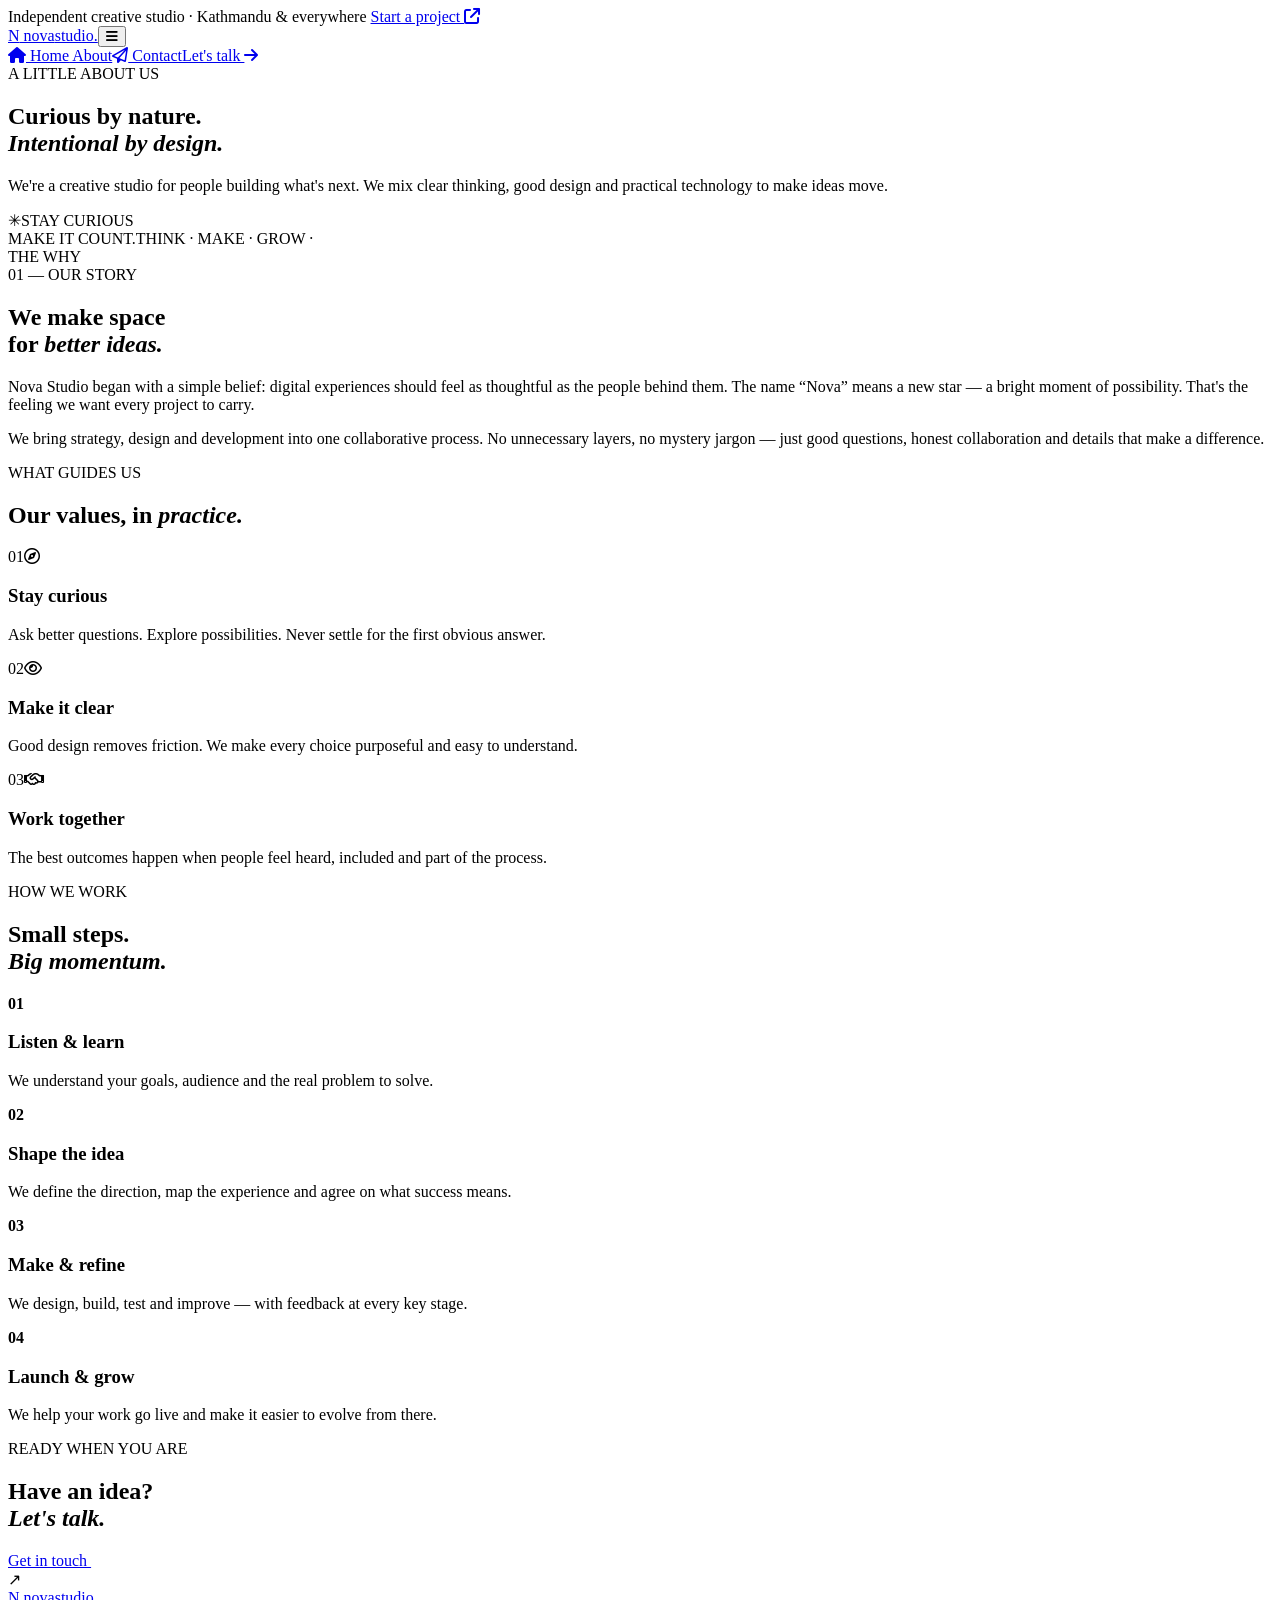
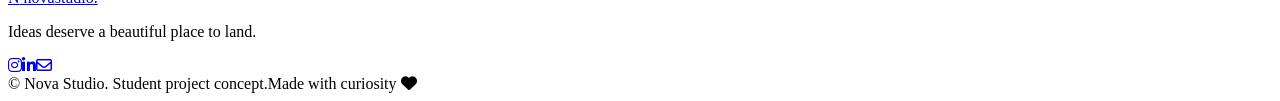
==== about.html @ 97dff8ae "Add files via upload" ====
<!DOCTYPE html>
<html lang="en">
<head>
  <meta charset="UTF-8"><meta name="viewport" content="width=device-width, initial-scale=1.0">
  <meta name="description" content="Meet Nova Studio and discover our thoughtful approach to creative work.">
  <title>About — Nova Studio</title>
  <link rel="preconnect" href="https://fonts.googleapis.com"><link rel="preconnect" href="https://fonts.gstatic.com" crossorigin>
  <link href="https://fonts.googleapis.com/css2?family=DM+Sans:wght@400;500;600;700&family=Manrope:wght@400;500;600;700;800&display=swap" rel="stylesheet">
  <link rel="stylesheet" href="https://cdnjs.cloudflare.com/ajax/libs/font-awesome/6.5.2/css/all.min.css"><link rel="stylesheet" href="css/style.css"><script src="js/main.js" defer></script>
</head>
<body>
  <div class="announcement"><span class="pulse"></span> Independent creative studio · Kathmandu & everywhere <a href="contact.html">Start a project <i class="fa-solid fa-arrow-up-right-from-square"></i></a></div>
  <header class="site-header"><nav class="nav container" aria-label="Main navigation"><a class="brand" href="index.html"><span class="brand-mark">N</span> nova<span class="brand-light">studio.</span></a><button class="menu-toggle" aria-label="Open navigation" aria-expanded="false"><i class="fa-solid fa-bars"></i></button><div class="nav-links"><a href="index.html"><i class="fa-solid fa-house"></i> Home</a><a class="active" href="about.html"><i class="fa-solid fa-sparkles"></i> About</a><a href="contact.html"><i class="fa-regular fa-paper-plane"></i> Contact</a><a class="nav-cta" href="contact.html">Let's talk <i class="fa-solid fa-arrow-right"></i></a></div></nav></header>
  <main>
    <section class="page-hero container"><div class="eyebrow"><span></span> A LITTLE ABOUT US</div><h1>Curious by nature.<br><em>Intentional by design.</em></h1><p>We're a creative studio for people building what's next. We mix clear thinking, good design and practical technology to make ideas move.</p><div class="page-hero-art"><span class="big-asterisk">✳</span><span class="floating-note">STAY CURIOUS<br>MAKE IT COUNT.</span><span class="circle-word">THINK · MAKE · GROW ·</span></div></section>
    <section class="section container about-story"><div class="story-label"><div class="eyebrow"><span></span> THE WHY</div><span>01 — OUR STORY</span></div><div class="story-content"><h2>We make space<br>for <em>better ideas.</em></h2><p>Nova Studio began with a simple belief: digital experiences should feel as thoughtful as the people behind them. The name “Nova” means a new star — a bright moment of possibility. That's the feeling we want every project to carry.</p><p>We bring strategy, design and development into one collaborative process. No unnecessary layers, no mystery jargon — just good questions, honest collaboration and details that make a difference.</p></div></section>
    <section class="values-section"><div class="container"><div class="eyebrow"><span></span> WHAT GUIDES US</div><h2>Our values, in <em>practice.</em></h2><div class="values-grid"><article><span>01</span><i class="fa-regular fa-compass"></i><h3>Stay curious</h3><p>Ask better questions. Explore possibilities. Never settle for the first obvious answer.</p></article><article><span>02</span><i class="fa-regular fa-eye"></i><h3>Make it clear</h3><p>Good design removes friction. We make every choice purposeful and easy to understand.</p></article><article><span>03</span><i class="fa-regular fa-handshake"></i><h3>Work together</h3><p>The best outcomes happen when people feel heard, included and part of the process.</p></article></div></div></section>
    <section class="process-section container"><div><div class="eyebrow"><span></span> HOW WE WORK</div><h2>Small steps.<br><em>Big momentum.</em></h2></div><div class="process-list"><div><b>01</b><section><h3>Listen & learn</h3><p>We understand your goals, audience and the real problem to solve.</p></section></div><div><b>02</b><section><h3>Shape the idea</h3><p>We define the direction, map the experience and agree on what success means.</p></section></div><div><b>03</b><section><h3>Make & refine</h3><p>We design, build, test and improve — with feedback at every key stage.</p></section></div><div><b>04</b><section><h3>Launch & grow</h3><p>We help your work go live and make it easier to evolve from there.</p></section></div></div></section>
    <section class="cta-section container"><div class="cta-box"><div><div class="eyebrow"><span></span> READY WHEN YOU ARE</div><h2>Have an idea?<br><em>Let's talk.</em></h2></div><a class="button button-dark" href="contact.html">Get in touch <i class="fa-solid fa-arrow-up-right"></i></a><div class="cta-doodle">↗</div></div></section>
  </main>
  <footer class="footer"><div class="container footer-main"><a class="brand" href="index.html"><span class="brand-mark">N</span> nova<span class="brand-light">studio.</span></a><p>Ideas deserve a beautiful place to land.</p><div class="socials"><a href="https://www.instagram.com/" aria-label="Instagram"><i class="fa-brands fa-instagram"></i></a><a href="https://www.linkedin.com/" aria-label="LinkedIn"><i class="fa-brands fa-linkedin-in"></i></a><a href="mailto:hello@novastudio.example" aria-label="Email"><i class="fa-regular fa-envelope"></i></a></div></div><div class="container footer-bottom"><span>© <span id="year"></span> Nova Studio. Student project concept.</span><span>Made with curiosity <i class="fa-solid fa-heart"></i></span></div></footer>
</body></html>
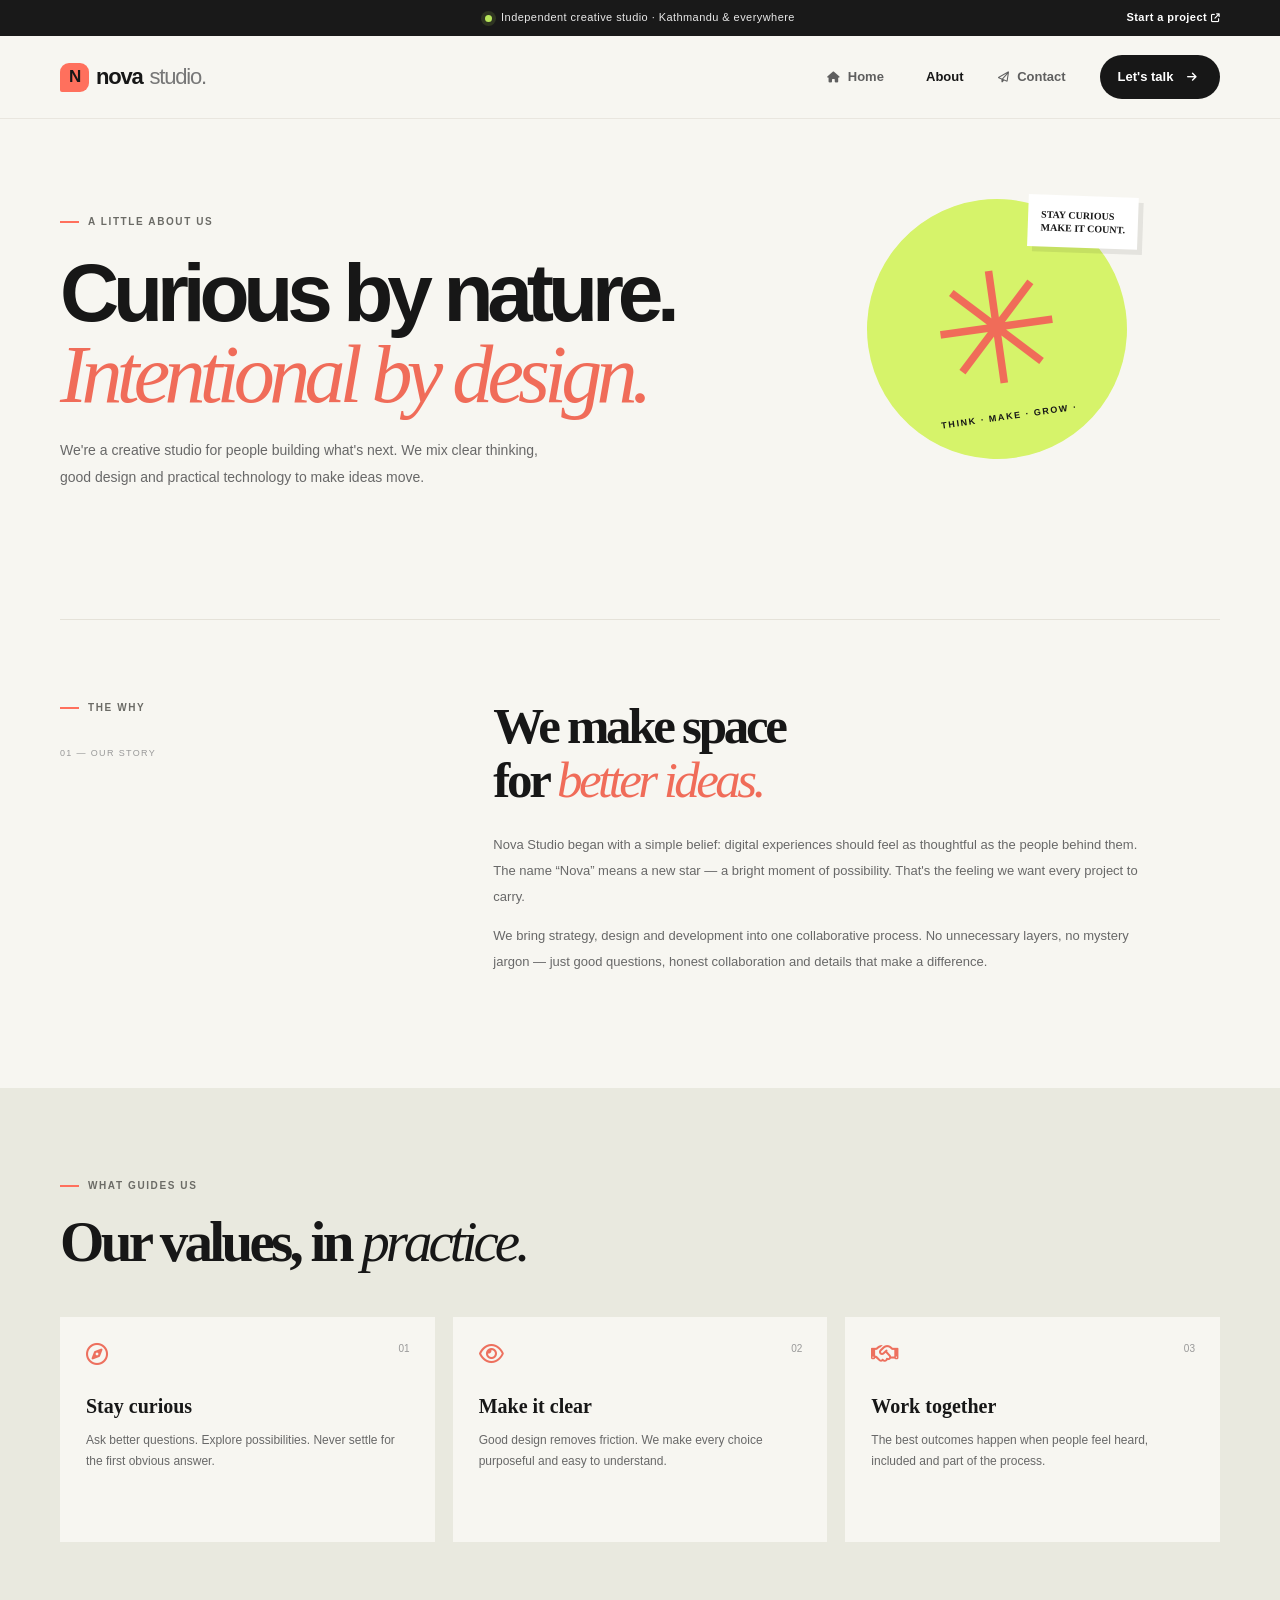
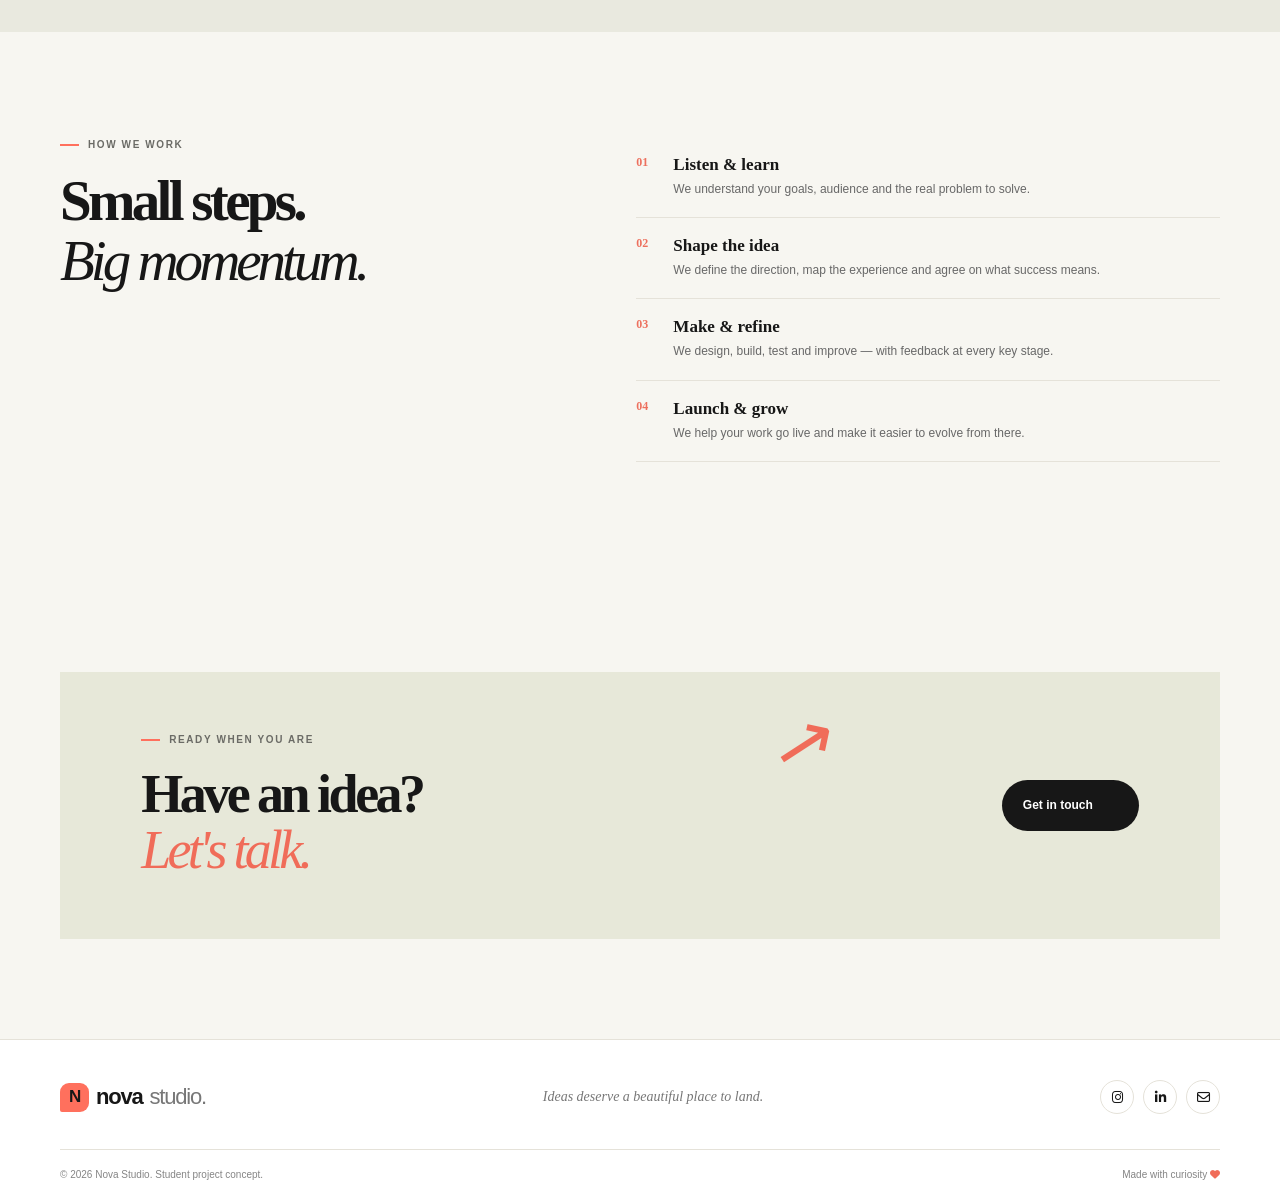
==== commit de2baf2f: "Fix stylesheet and script paths in about.html" ====
--- a/about.html
+++ b/about.html
@@ -6,7 +6,7 @@
   <title>About — Nova Studio</title>
   <link rel="preconnect" href="https://fonts.googleapis.com"><link rel="preconnect" href="https://fonts.gstatic.com" crossorigin>
   <link href="https://fonts.googleapis.com/css2?family=DM+Sans:wght@400;500;600;700&family=Manrope:wght@400;500;600;700;800&display=swap" rel="stylesheet">
-  <link rel="stylesheet" href="https://cdnjs.cloudflare.com/ajax/libs/font-awesome/6.5.2/css/all.min.css"><link rel="stylesheet" href="css/style.css"><script src="js/main.js" defer></script>
+  <link rel="stylesheet" href="https://cdnjs.cloudflare.com/ajax/libs/font-awesome/6.5.2/css/all.min.css"><link rel="stylesheet" href="style.css"><script src="main.js" defer></script>
 </head>
 <body>
   <div class="announcement"><span class="pulse"></span> Independent creative studio · Kathmandu & everywhere <a href="contact.html">Start a project <i class="fa-solid fa-arrow-up-right-from-square"></i></a></div>
@@ -19,4 +19,4 @@
     <section class="cta-section container"><div class="cta-box"><div><div class="eyebrow"><span></span> READY WHEN YOU ARE</div><h2>Have an idea?<br><em>Let's talk.</em></h2></div><a class="button button-dark" href="contact.html">Get in touch <i class="fa-solid fa-arrow-up-right"></i></a><div class="cta-doodle">↗</div></div></section>
   </main>
   <footer class="footer"><div class="container footer-main"><a class="brand" href="index.html"><span class="brand-mark">N</span> nova<span class="brand-light">studio.</span></a><p>Ideas deserve a beautiful place to land.</p><div class="socials"><a href="https://www.instagram.com/" aria-label="Instagram"><i class="fa-brands fa-instagram"></i></a><a href="https://www.linkedin.com/" aria-label="LinkedIn"><i class="fa-brands fa-linkedin-in"></i></a><a href="mailto:hello@novastudio.example" aria-label="Email"><i class="fa-regular fa-envelope"></i></a></div></div><div class="container footer-bottom"><span>© <span id="year"></span> Nova Studio. Student project concept.</span><span>Made with curiosity <i class="fa-solid fa-heart"></i></span></div></footer>
-</body></html>+</body></html>
--- a/style.css
+++ b/style.css
@@ -0,0 +1,5 @@
+/* Nova Studio — shared responsive stylesheet */
+:root{--ink:#171717;--muted:#686868;--paper:#f7f6f1;--white:#fff;--coral:#ff705d;--lilac:#d9c9ff;--lime:#d6f36a;--line:#e5e2d9;--serif:Georgia,serif}
+*{box-sizing:border-box}html{scroll-behavior:smooth}body{margin:0;background:var(--paper);color:var(--ink);font-family:"DM Sans",sans-serif;line-height:1.6}a{color:inherit;text-decoration:none}.container{width:min(1160px,calc(100% - 48px));margin:auto}.announcement{height:36px;background:#191919;color:#e9e9e9;display:flex;align-items:center;justify-content:center;gap:9px;font-size:11px;letter-spacing:.04em}.announcement a{position:absolute;right:max(24px,calc((100vw - 1160px)/2));color:#fff;font-weight:700}.announcement a i{font-size:9px}.pulse{width:7px;height:7px;border-radius:50%;background:#b8e65a;box-shadow:0 0 0 4px #b8e65a22}.site-header{background:var(--paper);position:sticky;top:0;z-index:10;border-bottom:1px solid #e9e6df}.nav{height:82px;display:flex;align-items:center;justify-content:space-between}.brand{font:800 22px Manrope,sans-serif;letter-spacing:-1.2px;display:flex;align-items:center;gap:7px}.brand-mark{width:29px;height:29px;background:var(--coral);color:#171717;border-radius:9px 9px 9px 2px;display:grid;place-items:center;font-size:17px}.brand-light{font-weight:500;color:#777}.nav-links{display:flex;align-items:center;gap:34px;font-size:13px;font-weight:600}.nav-links>a:not(.nav-cta){color:#5f5f5f;transition:.2s}.nav-links>a i{font-size:11px;margin-right:5px}.nav-links>a:hover,.nav-links>a.active{color:var(--ink)}.nav-cta{background:var(--ink);color:white;padding:12px 18px;border-radius:30px}.nav-cta i{margin-left:10px}.menu-toggle{display:none;background:none;border:0;font-size:22px}.hero{min-height:625px;display:grid;grid-template-columns:1fr 1fr;align-items:center;gap:30px;padding-top:45px;padding-bottom:65px}.eyebrow{font-size:10px;font-weight:700;letter-spacing:.16em;color:#6b6b66;display:flex;align-items:center;gap:9px}.eyebrow>span{width:19px;height:2px;background:var(--coral);display:inline-block}.hero h1,.page-hero h1,.contact-hero h1{font:800 clamp(58px,7vw,92px)/.99 Manrope,sans-serif;letter-spacing:-.075em;margin:23px 0}.hero h1 em,.section h2 em,.feature-inner h2 em,.cta-box h2 em,.page-hero h1 em,.story-content h2 em,.values-section h2 em,.process-section h2 em,.contact-hero h1 em{font-family:var(--serif);font-weight:400;letter-spacing:-.07em}.hero h1 em{color:#f06c59}.hero-text{font-size:16px;color:var(--muted);max-width:450px;line-height:1.8}.hero-actions{display:flex;align-items:center;gap:27px;margin-top:30px}.button{display:inline-flex;align-items:center;gap:25px;padding:16px 21px;border-radius:40px;font-size:12px;font-weight:700;transition:transform .2s,background .2s}.button:hover{transform:translateY(-3px)}.button-dark{background:var(--ink);color:#fff}.button-dark:hover{background:#393939}.button-light{background:#fff;color:#171717}.text-link{font-size:12px;font-weight:700}.text-link i{margin-left:8px}.hero-proof{display:flex;align-items:center;gap:13px;margin-top:55px}.avatar-stack{display:flex}.avatar-stack span{width:30px;height:30px;border-radius:50%;background:var(--lilac);border:2px solid var(--paper);display:grid;place-items:center;font-size:8px;font-weight:800;margin-right:-7px}.avatar-stack span:nth-child(2){background:var(--lime)}.avatar-stack span:nth-child(3){background:var(--coral);font-size:16px}.hero-proof strong,.hero-proof small{display:block}.hero-proof strong{font-size:11px}.hero-proof small{font-size:10px;color:var(--muted)}.hero-art{height:470px;position:relative;overflow:hidden;background:#e7e8d9;border-radius:48% 48% 8px 8px;isolation:isolate}.hero-art:before{content:"";position:absolute;width:340px;height:340px;border-radius:50%;background:#ff745f;left:50%;top:50%;transform:translate(-50%,-50%);z-index:-1}.art-sun{position:absolute;width:180px;height:180px;border-radius:50%;background:var(--lime);left:50%;top:50%;transform:translate(-50%,-50%);mix-blend-mode:screen}.art-orbit{position:absolute;border:1px solid #25252566;border-radius:50%;width:430px;height:180px;left:50%;top:50%;transform:translate(-50%,-50%) rotate(-35deg)}.orbit-two{transform:translate(-50%,-50%) rotate(35deg);width:390px;height:250px}.art-card{position:absolute;left:8%;bottom:14%;width:185px;padding:15px;background:#f7f6f1;box-shadow:8px 8px 0 #17171722;transform:rotate(-7deg)}.art-card span{font-size:8px;letter-spacing:.15em;display:block}.art-card b{font:800 27px Manrope;display:block}.art-card i{position:absolute;right:14px;bottom:17px}.art-sticker{position:absolute;right:8%;top:13%;background:var(--lime);width:112px;height:112px;border-radius:50%;display:grid;place-content:center;text-align:center;font:800 13px/1.15 Manrope;transform:rotate(12deg)}.art-sticker span{font-size:25px}.art-caption{position:absolute;right:9%;bottom:13%;font:italic 14px var(--serif);line-height:1.2}.ticker{background:var(--lime);overflow:hidden;white-space:nowrap;padding:16px 0;transform:rotate(-1deg) scale(1.01)}.ticker-track{display:flex;justify-content:space-around;gap:55px;font:800 12px Manrope;letter-spacing:.13em}.section{padding-top:115px;padding-bottom:115px}.section-heading{display:flex;justify-content:space-between;align-items:end;margin-bottom:47px}.section h2,.feature-inner h2,.cta-box h2,.values-section h2,.process-section h2,.story-content h2{font:800 clamp(38px,5vw,57px)/1.05 Manrope;letter-spacing:-.065em;margin:18px 0 0}.section-heading>p{max-width:390px;color:var(--muted);font-size:13px;line-height:1.9;margin:0 0 5px}.service-grid{display:grid;grid-template-columns:repeat(3,1fr);gap:16px}.service-card{background:#fff;padding:28px 27px 25px;min-height:310px;position:relative;border:1px solid #efede7;transition:.25s}.service-card:hover{transform:translateY(-6px);box-shadow:0 18px 35px #1717170b}.service-icon{width:47px;height:47px;border-radius:14px;display:grid;place-items:center;font-size:19px;margin-bottom:27px}.coral{background:#ffe0da}.lilac{background:#e9e0ff}.lime{background:#e9f6c4}.card-number{font-size:9px;font-weight:700;letter-spacing:.13em;color:#8a8983}.service-card h3{font:800 26px/1.1 Manrope;letter-spacing:-.05em;margin:15px 0}.service-card p{font-size:12px;color:var(--muted);max-width:245px}.service-card>a{position:absolute;right:25px;bottom:25px;width:34px;height:34px;border-radius:50%;border:1px solid var(--line);display:grid;place-items:center;font-size:12px}.feature-band{background:#1a1a1a;color:white;padding:85px 0}.feature-inner{display:grid;grid-template-columns:100px 1fr 1fr auto;gap:25px;align-items:center}.feature-symbol{font-size:75px;color:var(--lime)}.light{color:#b6b6b0}.feature-inner h2{font-size:49px}.feature-inner h2 em{color:var(--lime)}.feature-inner>p{font-size:12px;line-height:1.9;color:#bcbcb7;max-width:290px}.cta-section{padding-top:100px;padding-bottom:100px}.cta-box{position:relative;background:#e7e8d9;padding:60px 7%;display:flex;align-items:center;justify-content:space-between;overflow:hidden}.cta-box h2{font-size:54px}.cta-box h2 em{color:#f06c59}.cta-doodle{position:absolute;right:33%;top:10px;font-size:75px;color:#f06c59;transform:rotate(12deg)}.footer{background:#fff;border-top:1px solid var(--line)}.footer-main{display:flex;align-items:center;justify-content:space-between;padding-top:35px;padding-bottom:30px}.footer-main p{font:italic 14px var(--serif);color:#777}.socials{display:flex;gap:9px}.socials a{width:34px;height:34px;border:1px solid var(--line);border-radius:50%;display:grid;place-items:center;font-size:13px}.footer-bottom{border-top:1px solid var(--line);padding-top:17px;padding-bottom:17px;display:flex;justify-content:space-between;font-size:10px;color:#858585}.footer-bottom i{color:#f06c59}.page-hero{padding-top:95px;padding-bottom:85px;position:relative;min-height:500px}.page-hero h1{font-size:clamp(52px,7vw,82px);margin:22px 0}.page-hero h1 em{color:#f06c59}.page-hero>p{max-width:500px;color:var(--muted);line-height:1.9;font-size:14px}.page-hero-art{position:absolute;right:8%;top:80px;width:260px;height:260px;background:var(--lime);border-radius:50%;display:grid;place-items:center;transform:rotate(-8deg)}.big-asterisk{font-size:155px;color:#f06c59;line-height:1}.floating-note{position:absolute;right:-25px;top:10px;background:#fff;padding:13px;font:800 10px/1.3 Manrope;transform:rotate(10deg);box-shadow:5px 5px 0 #17171715}.circle-word{position:absolute;bottom:35px;font-size:9px;font-weight:800;letter-spacing:.18em}.about-story{border-top:1px solid var(--line);display:grid;grid-template-columns:1fr 2fr;gap:70px;padding-top:80px;padding-bottom:100px}.story-label>span{display:block;margin-top:30px;font-size:9px;letter-spacing:.15em;color:#999}.story-content h2{font-size:51px;margin:0 0 25px}.story-content h2 em{color:#f06c59}.story-content p{font-size:13px;line-height:2;color:var(--muted);max-width:650px}.values-section{background:#e9e9df;padding:90px 0}.values-section h2{margin-bottom:45px}.values-grid{display:grid;grid-template-columns:repeat(3,1fr);gap:18px}.values-grid article{background:#f7f6f1;padding:26px;min-height:225px;position:relative}.values-grid article>span{position:absolute;right:25px;top:24px;font-size:10px;color:#999}.values-grid article>i{font-size:22px;color:#ed705e}.values-grid h3{font:800 20px Manrope;margin:25px 0 8px}.values-grid p{font-size:12px;color:var(--muted);line-height:1.8}.process-section{padding-top:105px;padding-bottom:110px;display:grid;grid-template-columns:1fr 1.2fr;gap:90px}.process-list>div{display:flex;gap:25px;padding:18px 0;border-bottom:1px solid var(--line)}.process-list b{font:800 12px Manrope;color:#ed705e}.process-list h3{font:800 17px Manrope;margin:0 0 5px}.process-list p{font-size:12px;color:var(--muted);margin:0}.contact-hero{padding-top:85px;padding-bottom:100px;display:grid;grid-template-columns:.9fr 1.1fr;gap:90px;align-items:start}.contact-hero h1{font-size:clamp(55px,6vw,76px)}.contact-hero h1 em{color:#f06c59}.contact-hero>div>p{max-width:390px;color:var(--muted);font-size:14px;line-height:1.9}.contact-detail{display:flex;align-items:center;gap:15px;margin-top:30px}.contact-detail>span{width:43px;height:43px;border-radius:50%;background:#e9e9df;display:grid;place-items:center}.contact-detail small,.contact-detail a,.contact-detail strong{display:block}.contact-detail small{font-size:9px;letter-spacing:.13em;color:#92928a;font-weight:700}.contact-detail a,.contact-detail strong{font-size:12px;margin-top:3px}.contact-form{background:#fff;padding:35px 38px;border:1px solid var(--line);box-shadow:0 18px 50px #17171708}.form-top{display:flex;justify-content:space-between;font-size:10px;letter-spacing:.13em;font-weight:800;margin-bottom:25px}.form-top i{font-size:18px;color:#ed705e}label{display:block;font-size:11px;font-weight:700;margin:17px 0 7px}input,select,textarea{width:100%;border:1px solid #e5e3dc;background:#fbfaf7;padding:13px 14px;font:12px "DM Sans",sans-serif;border-radius:2px;outline:none;color:var(--ink)}input:focus,select:focus,textarea:focus{border-color:#ed705e;box-shadow:0 0 0 3px #ed705e18}textarea{resize:vertical}.invalid{border-color:#d94b3f!important}.error{display:block;color:#d94b3f;font-size:10px;min-height:0}.form-submit{width:100%;justify-content:space-between;margin-top:18px;border:0;cursor:pointer}.form-note{font-size:9px;color:#999;line-height:1.5}.form-success{font-size:11px;color:#386c27;line-height:1.6}.contact-bottom{background:var(--lime);padding:23px 0}.contact-bottom .container{display:flex;align-items:center;justify-content:space-between;font-size:9px;letter-spacing:.15em;font-weight:800}.contact-star{font-size:27px}
+@media(max-width:800px){.announcement{justify-content:flex-start;padding-left:18px}.announcement a{display:none}.menu-toggle{display:block}.nav-links{display:none;position:absolute;top:82px;left:0;right:0;background:var(--paper);padding:22px 24px 28px;flex-direction:column;align-items:stretch;gap:20px;border-bottom:1px solid var(--line)}.nav-links.open{display:flex}.nav-cta{text-align:center}.hero{grid-template-columns:1fr;padding-top:65px;gap:45px}.hero-art{height:390px;max-width:500px;width:100%;margin:auto}.section-heading{display:block}.section-heading>p{margin-top:20px}.feature-inner{grid-template-columns:55px 1fr}.feature-inner>p{grid-column:2}.feature-inner>.button{grid-column:2;justify-self:start}.feature-symbol{font-size:55px}.service-grid{gap:10px}.service-card{padding:22px 17px}.page-hero-art{opacity:.45;right:0;top:145px;width:190px;height:190px}.big-asterisk{font-size:110px}.about-story{grid-template-columns:1fr;gap:25px}.story-label>span{margin-top:10px}.process-section{grid-template-columns:1fr;gap:35px}.contact-hero{grid-template-columns:1fr;gap:45px}.contact-form{max-width:600px}.cta-doodle{right:30%;opacity:.5}}
+@media(max-width:560px){.container{width:min(100% - 36px,1160px)}.hero h1{font-size:62px}.hero-art{height:320px}.section{padding-top:75px;padding-bottom:75px}.service-grid,.values-grid{grid-template-columns:1fr}.service-card{min-height:260px}.feature-band{padding:65px 0}.feature-inner{grid-template-columns:38px 1fr;gap:15px}.feature-symbol{font-size:40px}.feature-inner h2{font-size:42px}.feature-inner>p{grid-column:1/-1}.feature-inner>.button{grid-column:1/-1}.cta-section{padding-top:65px;padding-bottom:65px}.cta-box{padding:38px 25px;display:block}.cta-box h2{font-size:45px;margin-bottom:25px}.cta-doodle{right:10%;top:8px;font-size:55px}.footer-main{flex-wrap:wrap;gap:15px}.footer-main p{order:3;width:100%;margin:0}.footer-bottom{gap:10px;flex-direction:column}.page-hero{padding-top:70px;min-height:480px}.page-hero h1{font-size:55px;position:relative;z-index:1}.page-hero>p{position:relative;z-index:1;max-width:90%}.page-hero-art{top:230px;right:8px;width:145px;height:145px;opacity:.7}.big-asterisk{font-size:85px}.floating-note{font-size:8px}.circle-word{font-size:7px;bottom:20px}.story-content h2{font-size:43px}.values-section{padding:70px 0}.contact-hero{padding-top:65px;padding-bottom:70px}.contact-hero h1{font-size:57px}.contact-form{padding:26px 21px}.contact-bottom .container{font-size:7px}.contact-star{font-size:20px}}
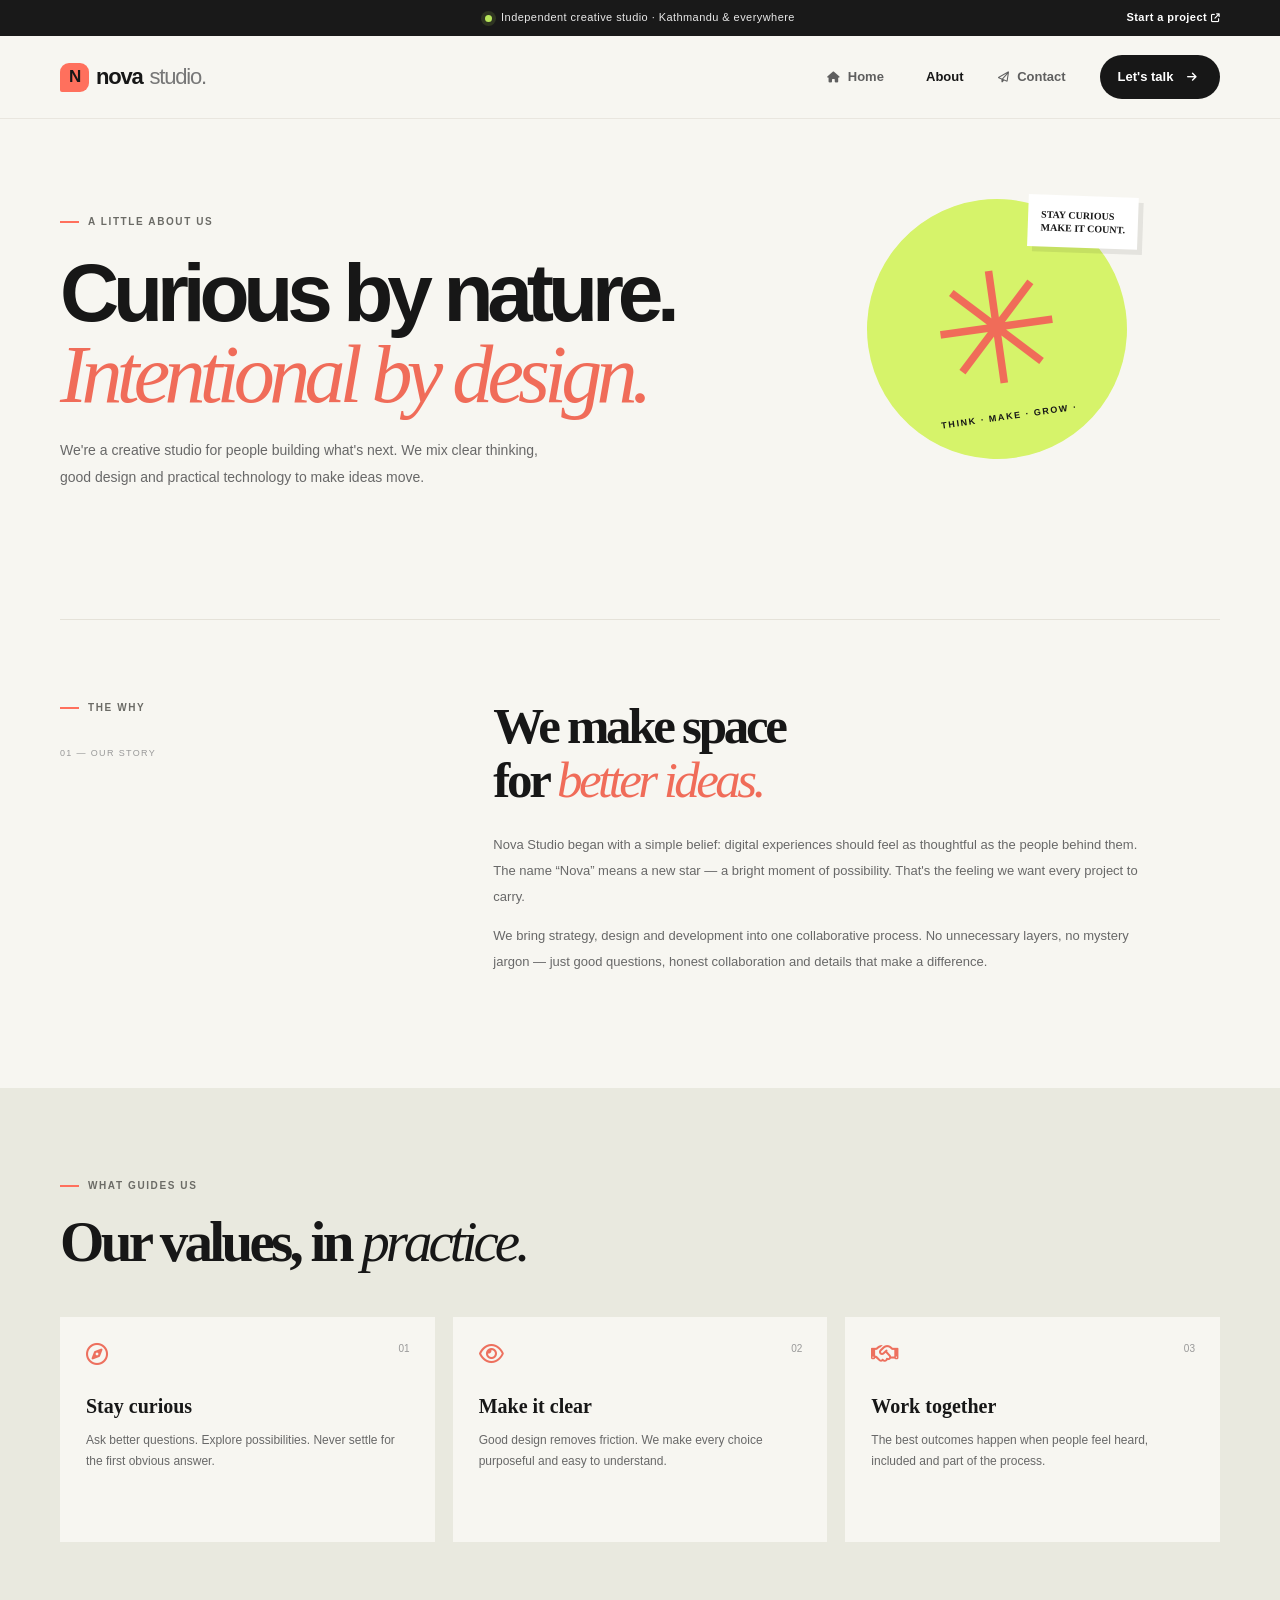
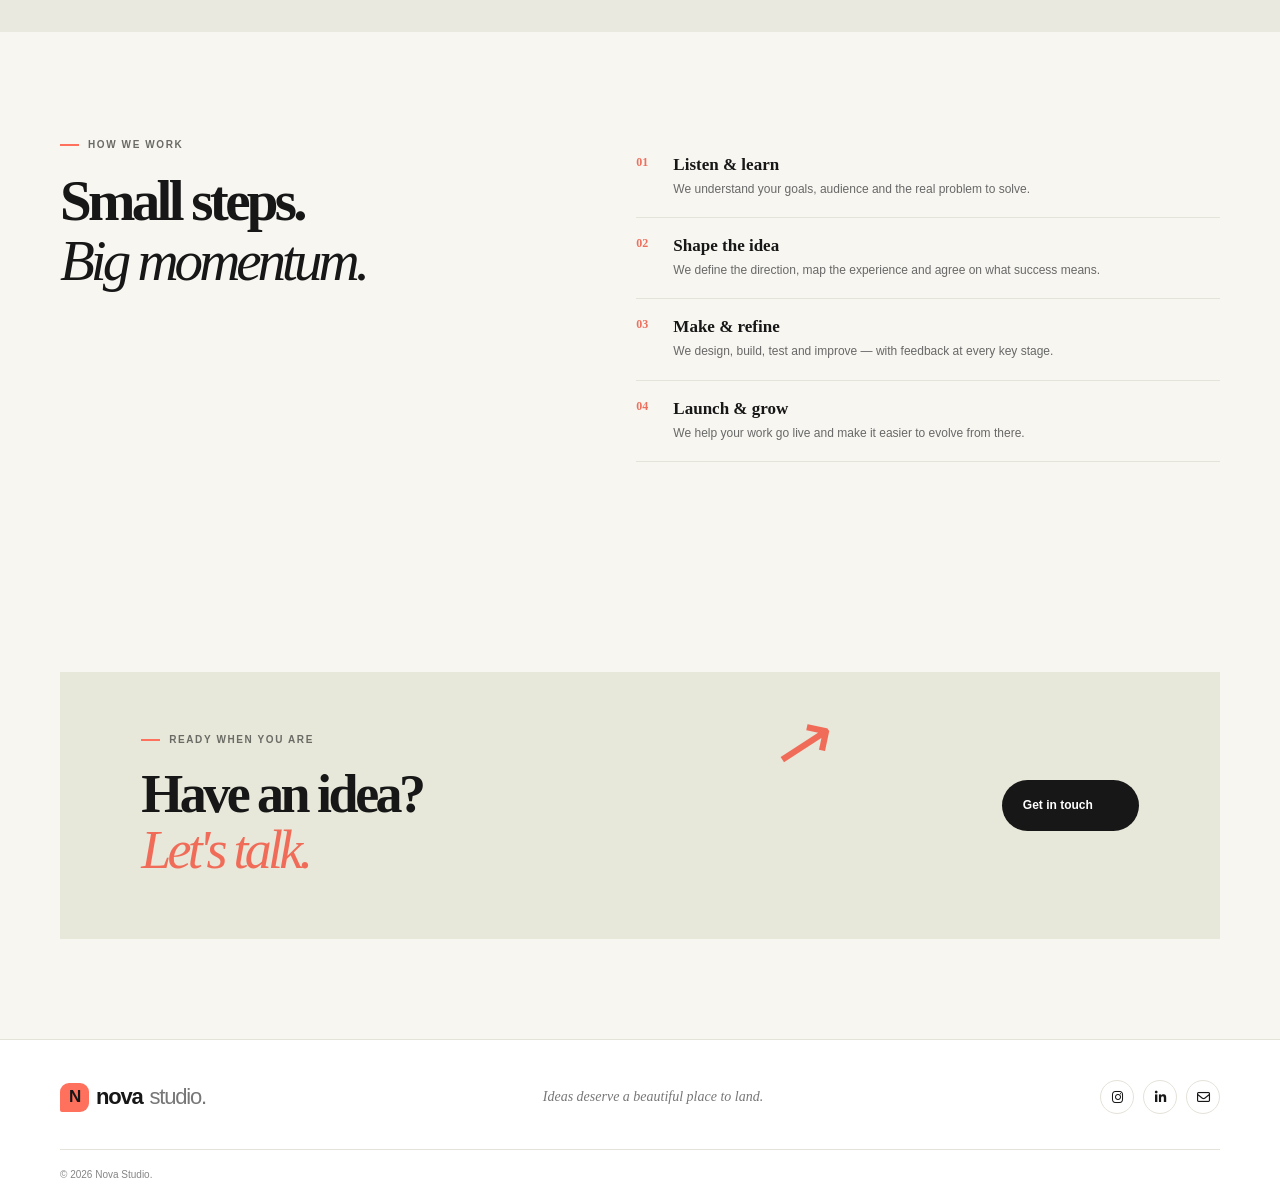
==== commit 375433b8: "Modify footer content in about.html Updated footer section to remove student project concept and adj" ====
--- a/about.html
+++ b/about.html
@@ -18,5 +18,5 @@
     <section class="process-section container"><div><div class="eyebrow"><span></span> HOW WE WORK</div><h2>Small steps.<br><em>Big momentum.</em></h2></div><div class="process-list"><div><b>01</b><section><h3>Listen & learn</h3><p>We understand your goals, audience and the real problem to solve.</p></section></div><div><b>02</b><section><h3>Shape the idea</h3><p>We define the direction, map the experience and agree on what success means.</p></section></div><div><b>03</b><section><h3>Make & refine</h3><p>We design, build, test and improve — with feedback at every key stage.</p></section></div><div><b>04</b><section><h3>Launch & grow</h3><p>We help your work go live and make it easier to evolve from there.</p></section></div></div></section>
     <section class="cta-section container"><div class="cta-box"><div><div class="eyebrow"><span></span> READY WHEN YOU ARE</div><h2>Have an idea?<br><em>Let's talk.</em></h2></div><a class="button button-dark" href="contact.html">Get in touch <i class="fa-solid fa-arrow-up-right"></i></a><div class="cta-doodle">↗</div></div></section>
   </main>
-  <footer class="footer"><div class="container footer-main"><a class="brand" href="index.html"><span class="brand-mark">N</span> nova<span class="brand-light">studio.</span></a><p>Ideas deserve a beautiful place to land.</p><div class="socials"><a href="https://www.instagram.com/" aria-label="Instagram"><i class="fa-brands fa-instagram"></i></a><a href="https://www.linkedin.com/" aria-label="LinkedIn"><i class="fa-brands fa-linkedin-in"></i></a><a href="mailto:hello@novastudio.example" aria-label="Email"><i class="fa-regular fa-envelope"></i></a></div></div><div class="container footer-bottom"><span>© <span id="year"></span> Nova Studio. Student project concept.</span><span>Made with curiosity <i class="fa-solid fa-heart"></i></span></div></footer>
+  <footer class="footer"><div class="container footer-main"><a class="brand" href="index.html"><span class="brand-mark">N</span> nova<span class="brand-light">studio.</span></a><p>Ideas deserve a beautiful place to land.</p><div class="socials"><a href="https://www.instagram.com/" aria-label="Instagram"><i class="fa-brands fa-instagram"></i></a><a href="https://www.linkedin.com/" aria-label="LinkedIn"><i class="fa-brands fa-linkedin-in"></i></a><a href="mailto:hello@novastudio.example" aria-label="Email"><i class="fa-regular fa-envelope"></i></a></div></div><div class="container footer-bottom"><span>© <span id="year"></span> Nova Studio.</span></div></footer>
 </body></html>
